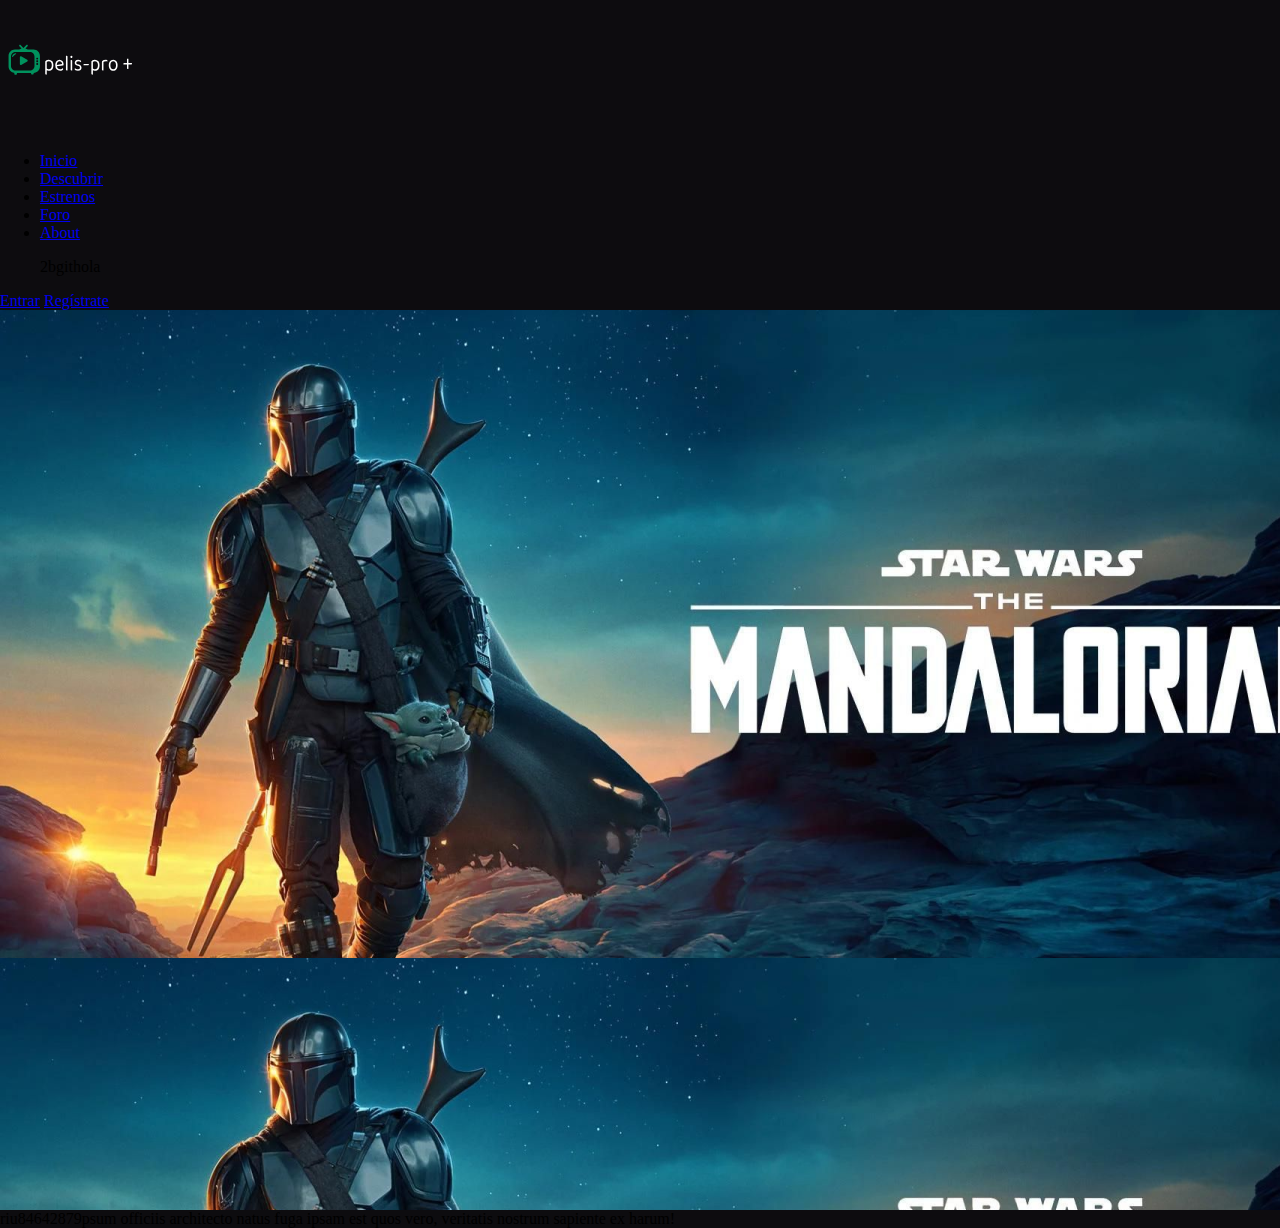
==== index.html @ c5cfe181 "Merge pull request #2 from adletgamer/alejandra" ====
<!DOCTYPE html>
<html lang="es">

<head>
  <meta charset="UTF-8">
  <meta http-equiv="X-UA-Compatible" content="IE=edge">
  <meta name="viewport" content="width=device-width, initial-scale=1.0">
  <link rel="stylesheet" href="./css/index.css">
  <title>Document</title>
</head>

<body class="body">
  <header class="header">
    <nav class="nav" id="nav">
      <div class="container">
        <a href="#">
          <img src="./img/logo-white.svg" alt="Pelispro logo" class="img-logo">
        </a>
  
        <ul class="list--menu">
          <li><a href="#">Inicio</a></li>
          <li><a href="#">Descubrir</a></li>
          <li><a href="#">Estrenos</a></li>
          <li><a href="#">Foro</a></li>
          <li><a href="#">About</a></li>
          <p>2bgithola</p>
        </ul>
  
        <div class="login">
          <a href="#">Entrar</a>
          <a href="#">Regístrate</a>
        </div>
  
      </div>
    </nav>
  </header>
  <main>
    <article class="hero">
      <div class="container">
        <div class="movie-info">

        </div>
      </div>
    </article>
    <section>riu84642879psum officiis architecto natus fuga ipsam est quos vero, veritatis nostrum sapiente ex harum!</h1>
    </section>
  </main>

</body>

</html>
---- css/index.css ----
@import url('https://fonts.googleapis.com/css2?family=Rubik:wght@400;700&display=swap');

:root{
  --primary-color: #00925D;
  --primary-text-color:#FFFFFF;
  --primary-background-color: #0D0C0F;
  --primary-font-family:'Rubik', sans-serif;;
  --shade-color:#28262D;
  --cards-background-color:#08080A;
  --border-buttons-color:#9CA4AB;
  --font-size-paragraph: 1rem;
  --h1-size: 2rem; 
  --h2-size: 1.5rem;
  --font-weight-titles:700;
  --font-weight-paragraph:400;
}

body{
  background-color: var(--primary-background-color);
  margin: 0;
}

.hero{
  background-image: url('/img/Mandalorian.png'); 
  height: 100vh;
}
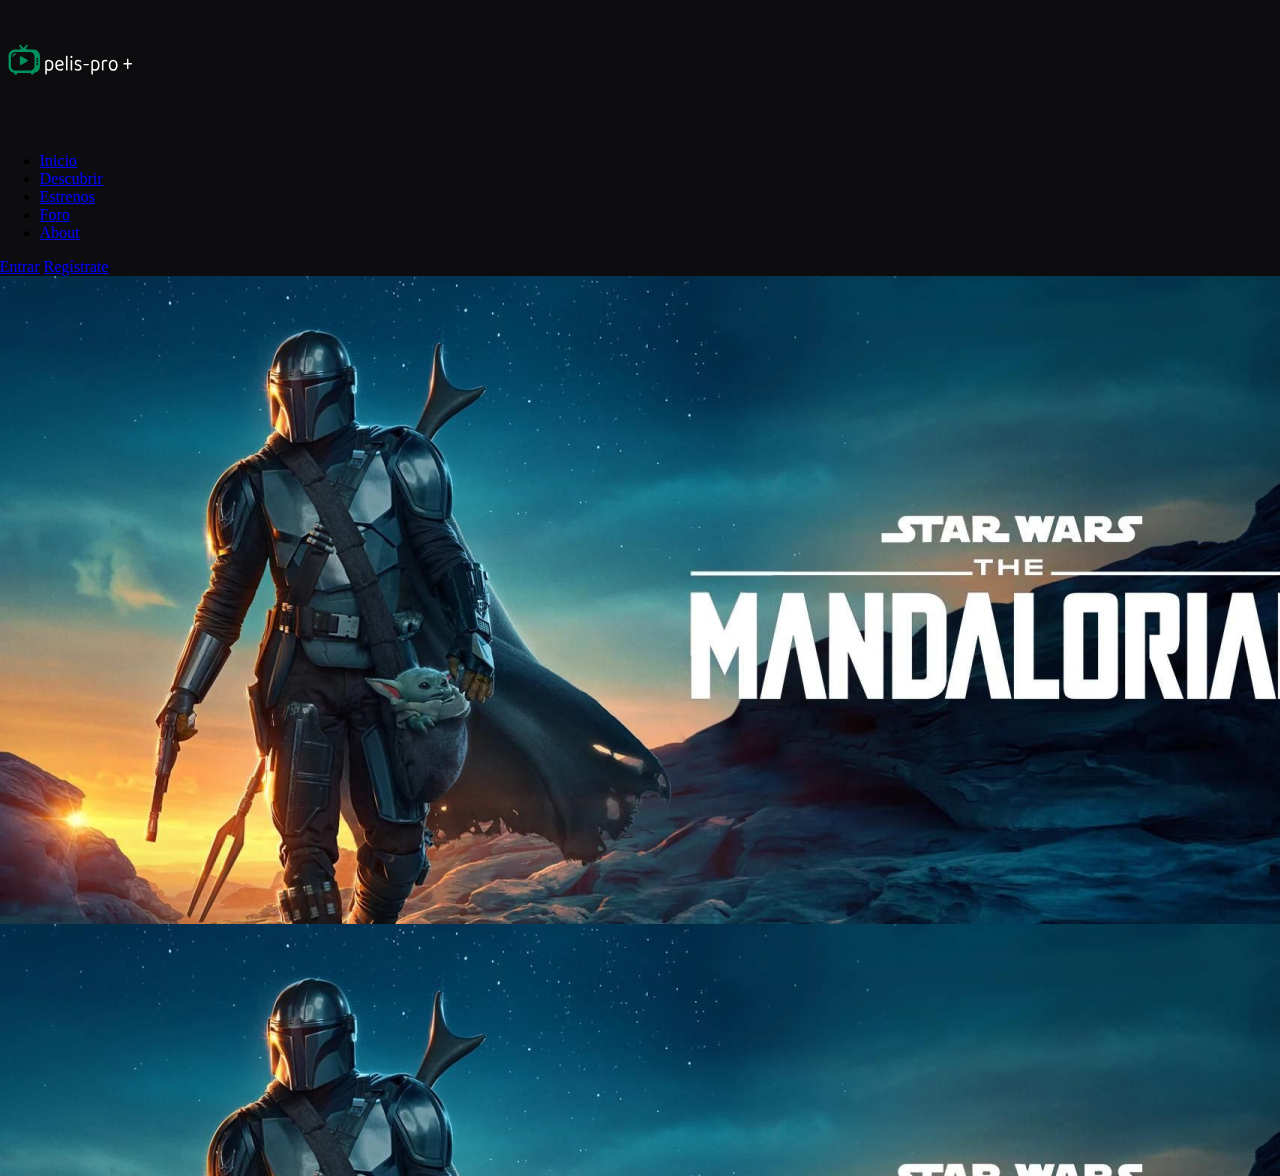
==== commit 9d5cf306: "Final version 01" ====
--- a/index.html
+++ b/index.html
@@ -23,7 +23,6 @@
           <li><a href="#">Estrenos</a></li>
           <li><a href="#">Foro</a></li>
           <li><a href="#">About</a></li>
-          <p>2bgithola</p>
         </ul>
   
         <div class="login">
@@ -42,8 +41,6 @@
         </div>
       </div>
     </article>
-    <section>riu84642879psum officiis architecto natus fuga ipsam est quos vero, veritatis nostrum sapiente ex harum!</h1>
-    </section>
   </main>
 
 </body>
--- a/css/index.css
+++ b/css/index.css
@@ -13,6 +13,7 @@
   --h2-size: 1.5rem;
   --font-weight-titles:700;
   --font-weight-paragraph:400;
+  --border-radius: 10px;
 }
 
 body{
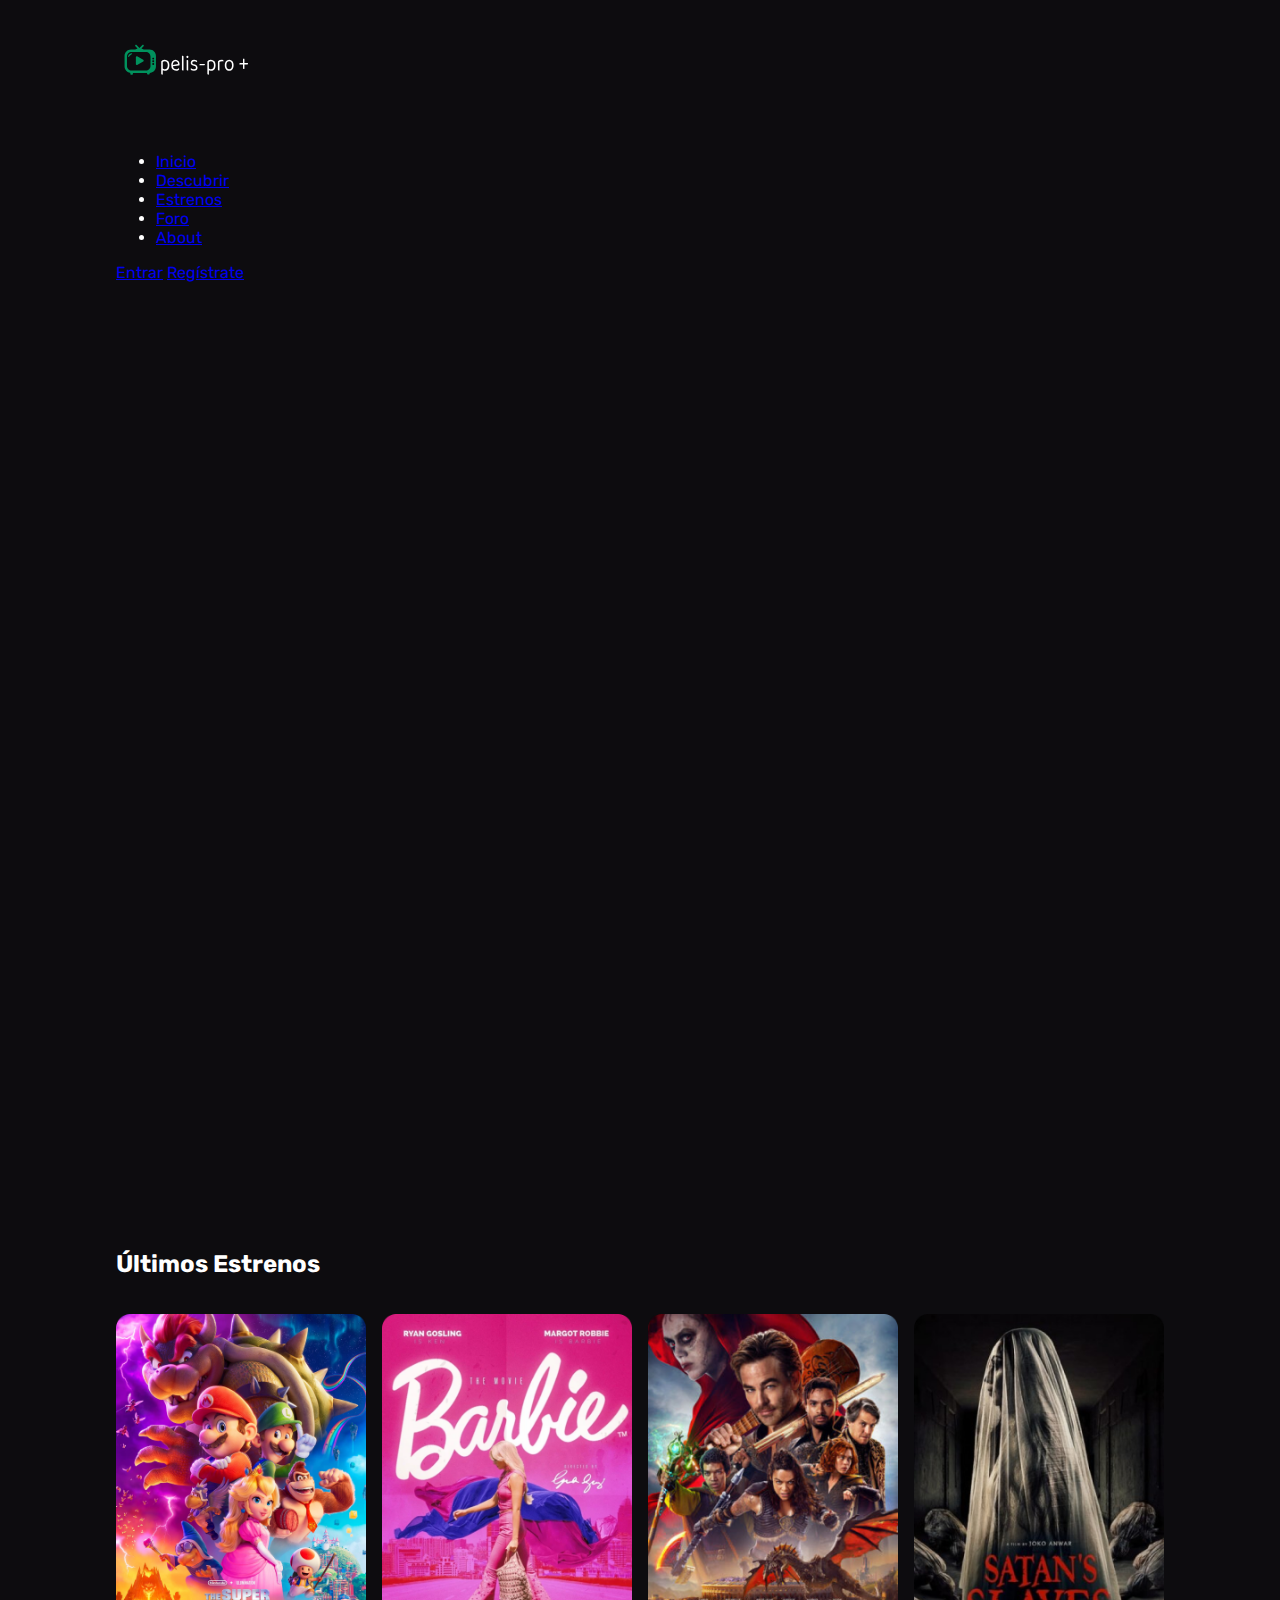
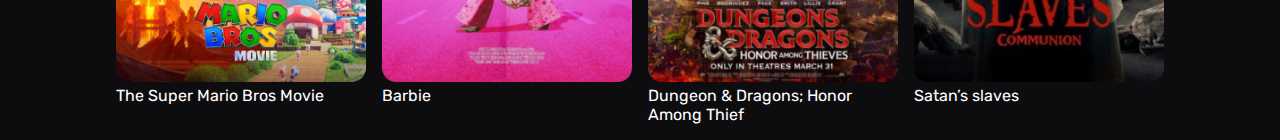
==== commit ebf14902: "add grid" ====
--- a/index.html
+++ b/index.html
@@ -43,6 +43,38 @@
     </article>
   </main>
 
+  <section class="section">
+    <div class="container">
+      <h2 class="subtitle">Últimos Estrenos</h2>
+      <div class="card-container">
+        <figure class="card">
+          <img src="img/ImageEstreno-1.png" alt="Estreno-1">
+          <figcaption>
+            The Super Mario Bros Movie
+          </figcaption>
+        </figure>
+        <figure class="card">
+          <img src="img/ImageEstreno-2.png" alt="Estreno-1">
+          <figcaption>
+            Barbie
+          </figcaption>
+        </figure>
+        <figure class="card">
+          <img src="img/ImageEstreno-3.png" alt="Estreno-1">
+          <figcaption>
+            Dungeon & Dragons; Honor Among Thief
+          </figcaption>
+        </figure>
+        <figure class="card">
+          <img src="img/ImageEstreno-4.png" alt="Estreno-1">
+          <figcaption>
+            Satan’s slaves  
+          </figcaption>
+        </figure>
+      </div>
+    </div>
+  </section>
+
 </body>
 
 </html>--- a/css/index.css
+++ b/css/index.css
@@ -5,7 +5,7 @@
   --primary-text-color:#FFFFFF;
   --primary-background-color: #0D0C0F;
   --primary-font-family:'Rubik', sans-serif;;
-  --shade-color:#28262D;
+  --shade-color:#28262d;
   --cards-background-color:#08080A;
   --border-buttons-color:#9CA4AB;
   --font-size-paragraph: 1rem;
@@ -19,9 +19,54 @@
 body{
   background-color: var(--primary-background-color);
   margin: 0;
+  color: var(--primary-text-color);
+  font-family: var(--primary-font-family);
 }
 
+.subtitle{
+  font-size: var(--h2-size);
+  font-weight: var(--font-weight-titles);
+}
+
+
 .hero{
-  background-image: url('/img/Mandalorian.png'); 
+  /* background-image: url('/img/Mandalorian.png');  */
   height: 100vh;
 }
+
+.section{
+  padding-top: 3rem;
+}
+
+.container{
+  width: 100%;
+  /* text-align: center; */
+}
+
+.card-container{
+  display: grid;
+  grid-template-columns: 250px;
+}
+
+.card{
+  width: 100%;
+}
+.card img{
+  width: 100%;
+}
+
+@media (min-width: 768px) {
+  .section{
+    /* margin: 0 auto; */
+  }
+  .container{
+    margin: 0 auto;
+    max-width: 1048px;
+  }
+  .card-container{
+    grid-template-columns: repeat(4, 250px);
+    /* grid-template-columns: repeat(auto-fit, minmax(250px, 250px)); */
+    justify-items: center;
+    column-gap: 1rem;
+  }
+}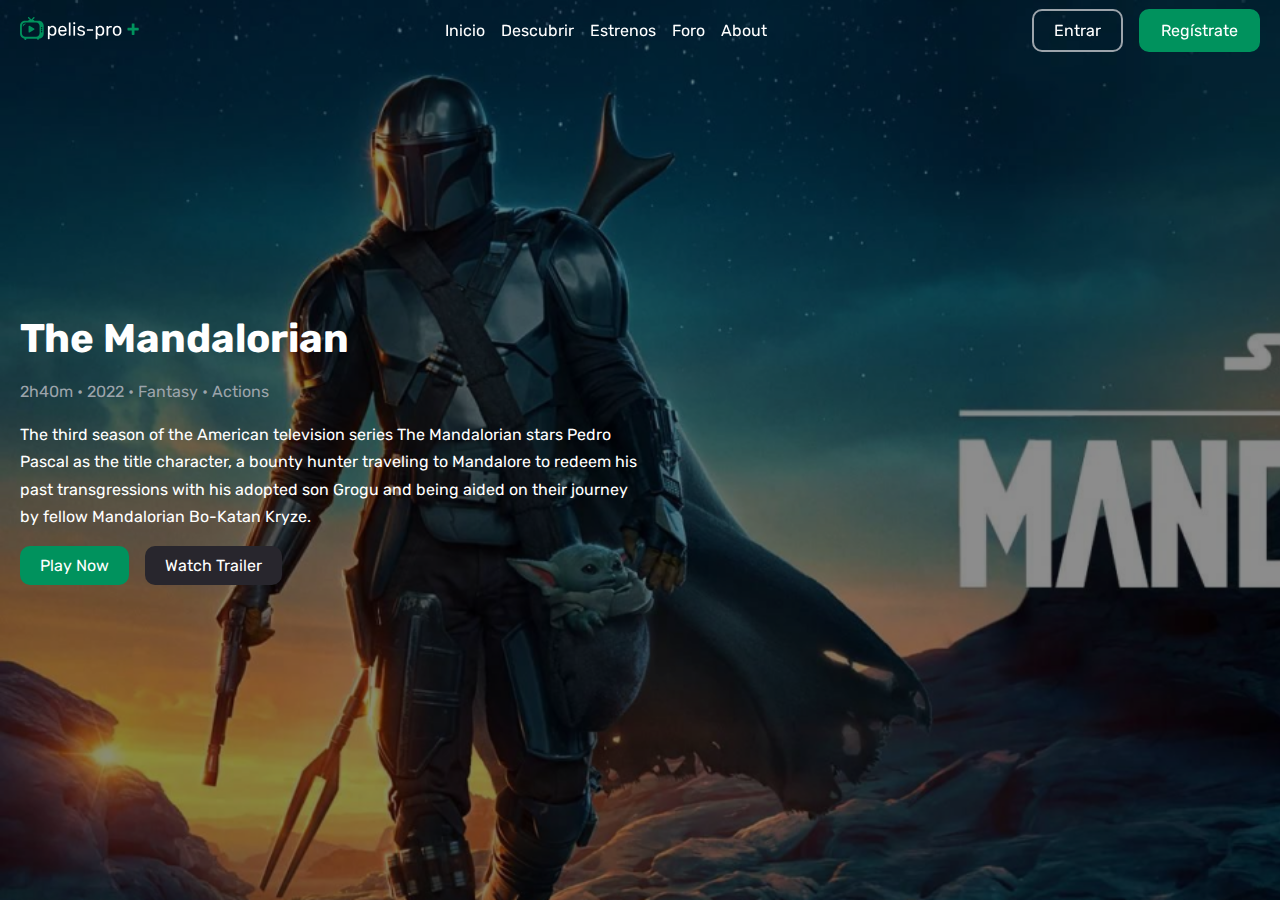
==== commit 855ef672: "add hero final" ====
--- a/index.html
+++ b/index.html
@@ -12,69 +12,43 @@
 <body class="body">
   <header class="header">
     <nav class="nav" id="nav">
-      <div class="container">
+      <div class="container d-flex container-flex al-center m-auto">
         <a href="#">
           <img src="./img/logo-white.svg" alt="Pelispro logo" class="img-logo">
         </a>
   
-        <ul class="list--menu">
-          <li><a href="#">Inicio</a></li>
-          <li><a href="#">Descubrir</a></li>
-          <li><a href="#">Estrenos</a></li>
-          <li><a href="#">Foro</a></li>
-          <li><a href="#">About</a></li>
+        <ul class="list--menu d-flex gap-xs">
+          <li><a class="link nav-l" href="#">Inicio</a></li>
+          <li><a class="link nav-l" href="#">Descubrir</a></li>
+          <li><a class="link nav-l" href="#">Estrenos</a></li>
+          <li><a class="link nav-l" href="#">Foro</a></li>
+          <li><a class="link nav-l" href="#">About</a></li>
         </ul>
   
-        <div class="login">
-          <a href="#">Entrar</a>
-          <a href="#">Regístrate</a>
+        <div class="login d-flex gap-xs login-flex">
+          <a class="link button" href="#">Entrar</a>
+          <a class="link button" href="#">Regístrate</a>
         </div>
   
       </div>
     </nav>
   </header>
   <main>
-    <article class="hero">
-      <div class="container">
+    <article class="hero d-flex">
+      <div class="container m-auto d-flex al-center">
         <div class="movie-info">
-
+          <h1>The Mandalorian</h1>
+          <p class="text text-gray">2h40m • 2022 • Fantasy • Actions</p>
+          <p class="text">The third season of the American television series The Mandalorian stars Pedro Pascal as the title character, a bounty hunter traveling to Mandalore to redeem his past transgressions with his adopted son Grogu and being aided on their journey by fellow Mandalorian Bo-Katan Kryze.</p>
+          <div class="movie-buttons d-flex gap-xs">
+            <a class="link button" href="">Play Now</a>
+            <a class="link button" href="">Watch Trailer</a>
+          </div>
         </div>
       </div>
     </article>
   </main>
 
-  <section class="section">
-    <div class="container">
-      <h2 class="subtitle">Últimos Estrenos</h2>
-      <div class="card-container">
-        <figure class="card">
-          <img src="img/ImageEstreno-1.png" alt="Estreno-1">
-          <figcaption>
-            The Super Mario Bros Movie
-          </figcaption>
-        </figure>
-        <figure class="card">
-          <img src="img/ImageEstreno-2.png" alt="Estreno-1">
-          <figcaption>
-            Barbie
-          </figcaption>
-        </figure>
-        <figure class="card">
-          <img src="img/ImageEstreno-3.png" alt="Estreno-1">
-          <figcaption>
-            Dungeon & Dragons; Honor Among Thief
-          </figcaption>
-        </figure>
-        <figure class="card">
-          <img src="img/ImageEstreno-4.png" alt="Estreno-1">
-          <figcaption>
-            Satan’s slaves  
-          </figcaption>
-        </figure>
-      </div>
-    </div>
-  </section>
-
 </body>
 
 </html>--- a/css/index.css
+++ b/css/index.css
@@ -1,5 +1,6 @@
 @import url('https://fonts.googleapis.com/css2?family=Rubik:wght@400;700&display=swap');
-
+@import url('./components/header.css');
+@import url('./components/hero.css');
 :root{
   --primary-color: #00925D;
   --primary-text-color:#FFFFFF;
@@ -9,7 +10,7 @@
   --cards-background-color:#08080A;
   --border-buttons-color:#9CA4AB;
   --font-size-paragraph: 1rem;
-  --h1-size: 2rem; 
+  --h1-size: 2.5rem; 
   --h2-size: 1.5rem;
   --font-weight-titles:700;
   --font-weight-paragraph:400;
@@ -19,54 +20,68 @@
 body{
   background-color: var(--primary-background-color);
   margin: 0;
+  font-family: var(--primary-font-family);
   color: var(--primary-text-color);
-  font-family: var(--primary-font-family);
 }
 
-.subtitle{
+h1{
+  margin: 0;
+  font-size: var(--h1-size);
+}
+
+.text{
+  font-weight: var(--font-weight-paragraph);
+  font-size: var(--font-size-paragraph);
+  line-height: 1.7;
+}
+
+.text-gray{
+  color: var(--border-buttons-color);
+}
+
+.title{
   font-size: var(--h2-size);
   font-weight: var(--font-weight-titles);
 }
 
-
-.hero{
-  /* background-image: url('/img/Mandalorian.png');  */
-  height: 100vh;
+.container{
+  max-width: 1240px;
 }
 
-.section{
-  padding-top: 3rem;
+.d-flex{
+  display: flex;
 }
 
-.container{
-  width: 100%;
-  /* text-align: center; */
+.container-flex{
+  justify-content: space-between;
+}
+.al-center{
+  align-items: center;
 }
 
-.card-container{
-  display: grid;
-  grid-template-columns: 250px;
+.gap-xs{
+  gap: 1rem;
 }
 
-.card{
-  width: 100%;
-}
-.card img{
-  width: 100%;
+.m-auto{
+  margin: 0 auto;
 }
 
-@media (min-width: 768px) {
-  .section{
-    /* margin: 0 auto; */
-  }
-  .container{
-    margin: 0 auto;
-    max-width: 1048px;
-  }
-  .card-container{
-    grid-template-columns: repeat(4, 250px);
-    /* grid-template-columns: repeat(auto-fit, minmax(250px, 250px)); */
-    justify-items: center;
-    column-gap: 1rem;
-  }
-}+.img-logo{
+  width: 120px;
+}
+
+.list--menu{
+  list-style: none;
+}
+
+.link{
+  color: var(--primary-text-color);
+  text-decoration: none;
+}
+
+.button{
+  border-radius: var(--border-radius);
+  padding: 10px 20px;
+}
+
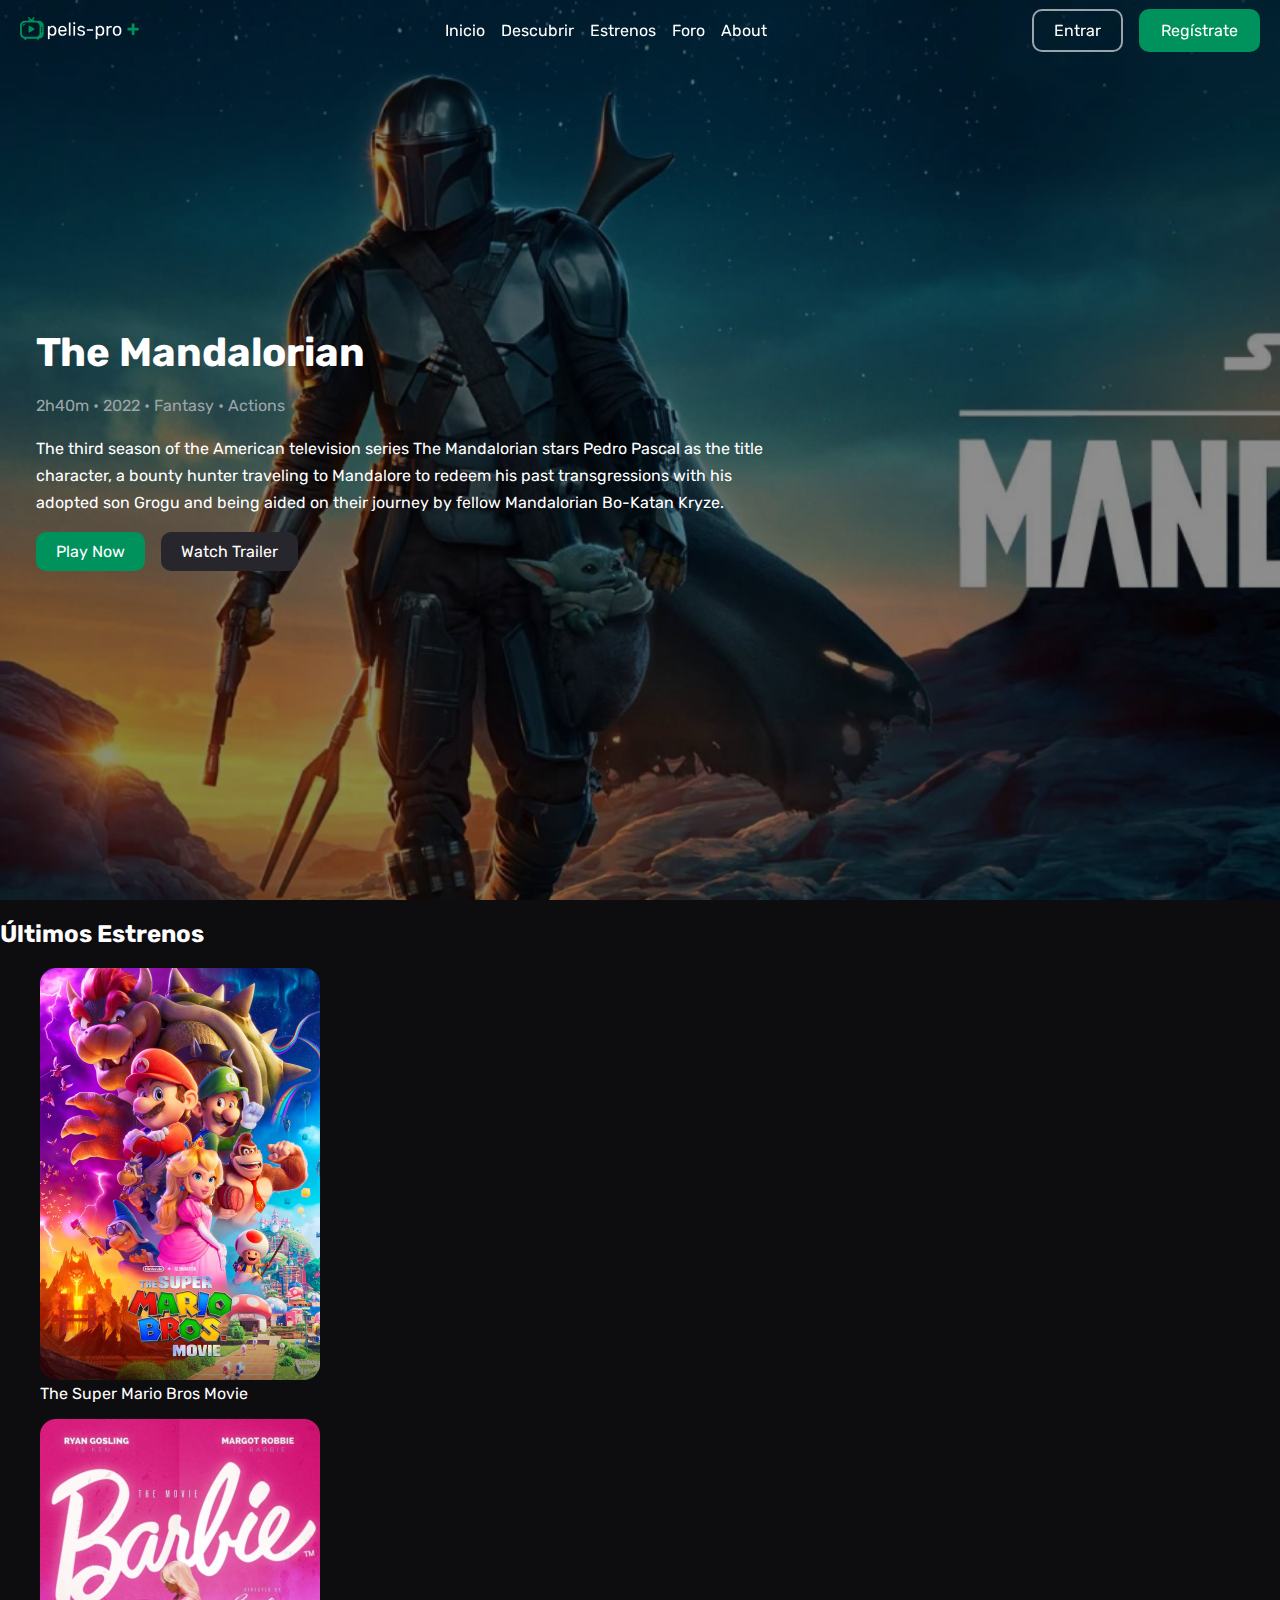
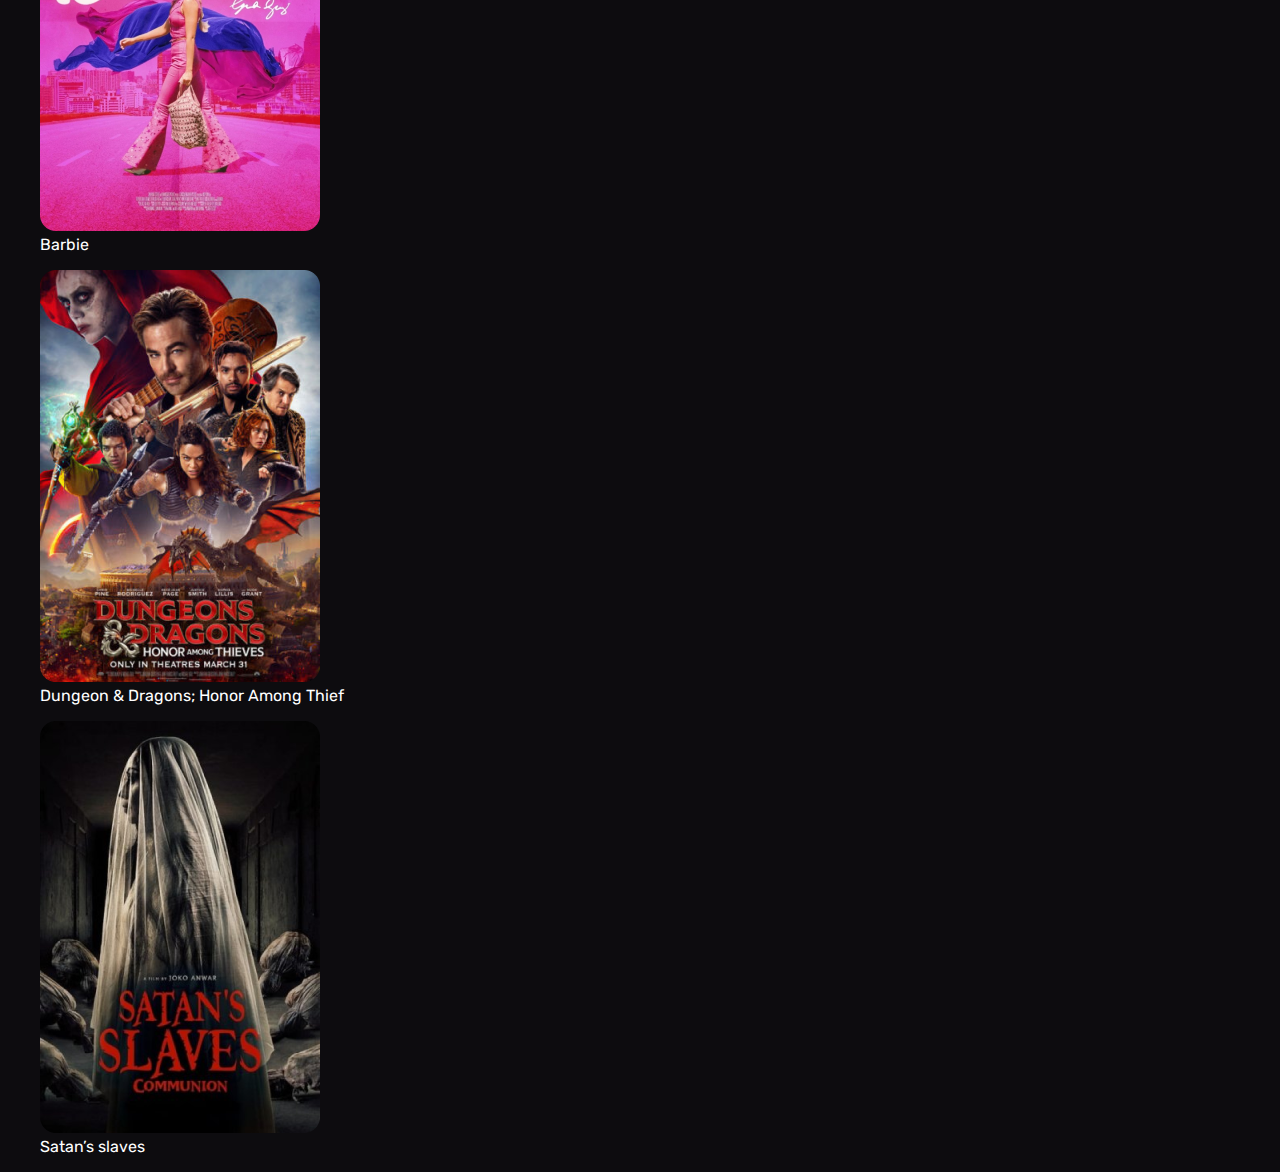
==== commit 0532ecc5: "Merge branch 'main' of https://github.com/YanlDev/movie-landing-page into yanl" ====
--- a/index.html
+++ b/index.html
@@ -49,6 +49,38 @@
     </article>
   </main>
 
+  <section class="section">
+    <div class="container">
+      <h2 class="subtitle">Últimos Estrenos</h2>
+      <div class="card-container">
+        <figure class="card">
+          <img src="img/ImageEstreno-1.png" alt="Estreno-1">
+          <figcaption>
+            The Super Mario Bros Movie
+          </figcaption>
+        </figure>
+        <figure class="card">
+          <img src="img/ImageEstreno-2.png" alt="Estreno-1">
+          <figcaption>
+            Barbie
+          </figcaption>
+        </figure>
+        <figure class="card">
+          <img src="img/ImageEstreno-3.png" alt="Estreno-1">
+          <figcaption>
+            Dungeon & Dragons; Honor Among Thief
+          </figcaption>
+        </figure>
+        <figure class="card">
+          <img src="img/ImageEstreno-4.png" alt="Estreno-1">
+          <figcaption>
+            Satan’s slaves  
+          </figcaption>
+        </figure>
+      </div>
+    </div>
+  </section>
+
 </body>
 
 </html>--- a/css/index.css
+++ b/css/index.css
@@ -1,6 +1,7 @@
 @import url('https://fonts.googleapis.com/css2?family=Rubik:wght@400;700&display=swap');
 @import url('./components/header.css');
 @import url('./components/hero.css');
+
 :root{
   --primary-color: #00925D;
   --primary-text-color:#FFFFFF;
@@ -55,6 +56,7 @@
 .container-flex{
   justify-content: space-between;
 }
+
 .al-center{
   align-items: center;
 }
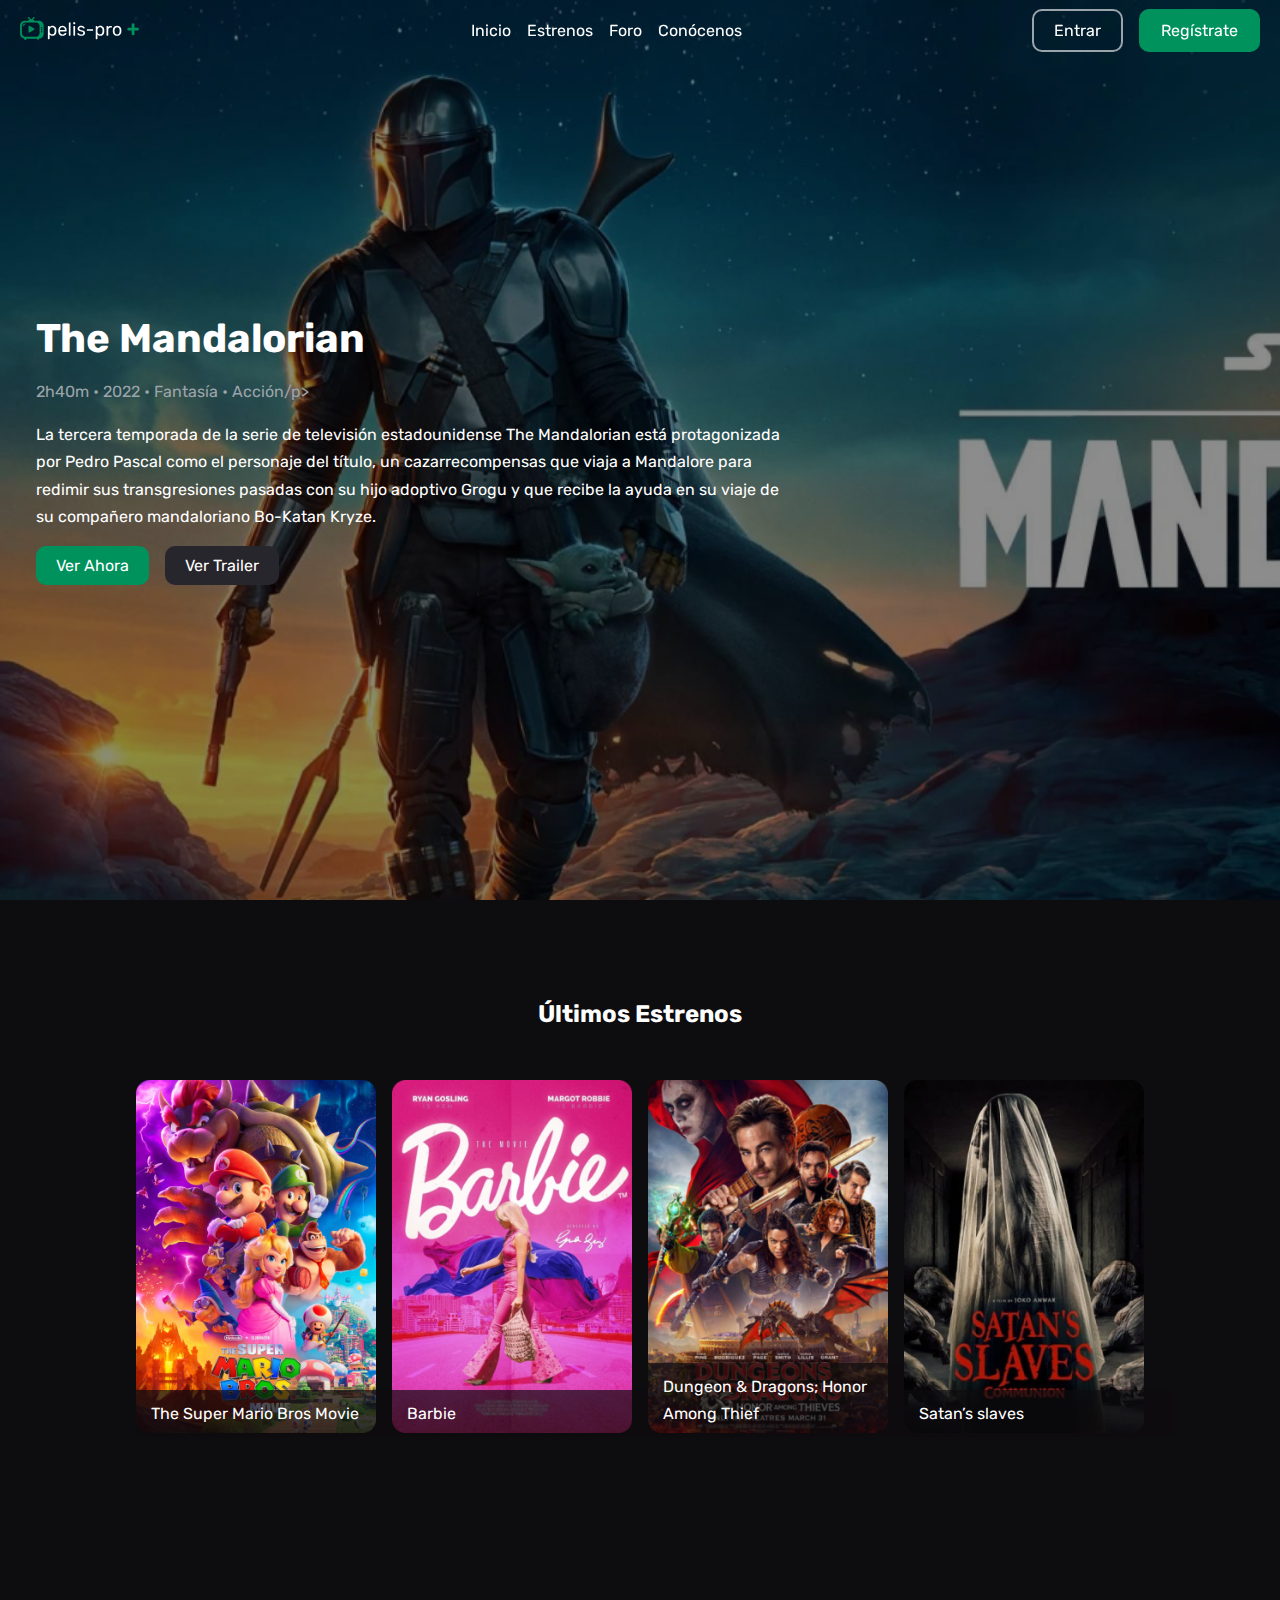
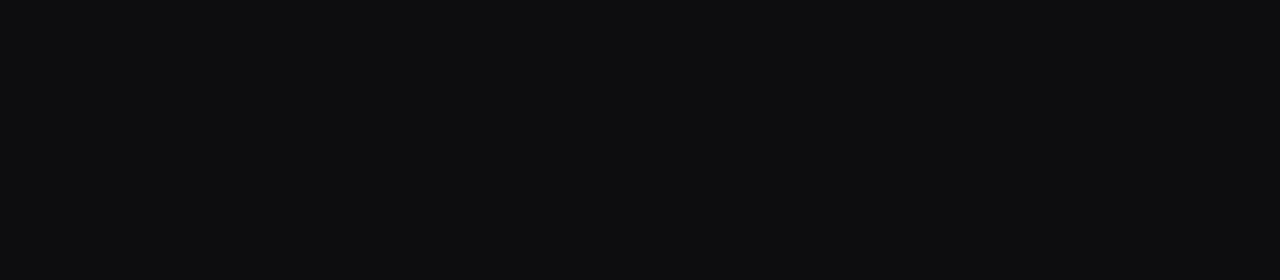
==== commit 30b9fa24: "responsive add" ====
--- a/index.html
+++ b/index.html
@@ -19,13 +19,12 @@
   
         <ul class="list--menu d-flex gap-xs">
           <li><a class="link nav-l" href="#">Inicio</a></li>
-          <li><a class="link nav-l" href="#">Descubrir</a></li>
-          <li><a class="link nav-l" href="#">Estrenos</a></li>
+          <li><a class="link nav-l" href="#estrenos">Estrenos</a></li>
           <li><a class="link nav-l" href="#">Foro</a></li>
-          <li><a class="link nav-l" href="#">About</a></li>
+          <li><a class="link nav-l" href="#">Conócenos</a></li>
         </ul>
   
-        <div class="login d-flex gap-xs login-flex">
+        <div class="d-flex login  gap-xs login-flex">
           <a class="link button" href="#">Entrar</a>
           <a class="link button" href="#">Regístrate</a>
         </div>
@@ -38,49 +37,59 @@
       <div class="container m-auto d-flex al-center">
         <div class="movie-info">
           <h1>The Mandalorian</h1>
-          <p class="text text-gray">2h40m • 2022 • Fantasy • Actions</p>
-          <p class="text">The third season of the American television series The Mandalorian stars Pedro Pascal as the title character, a bounty hunter traveling to Mandalore to redeem his past transgressions with his adopted son Grogu and being aided on their journey by fellow Mandalorian Bo-Katan Kryze.</p>
+          <p class="text text-gray">2h40m • 2022 • Fantasía • Acción/p>
+          <p class="text">La tercera temporada de la serie de televisión estadounidense The Mandalorian está protagonizada por Pedro Pascal como el personaje del título, un cazarrecompensas que viaja a Mandalore para redimir sus transgresiones pasadas con su hijo adoptivo Grogu y que recibe la ayuda en su viaje de su compañero mandaloriano Bo-Katan Kryze.</p>
           <div class="movie-buttons d-flex gap-xs">
-            <a class="link button" href="">Play Now</a>
-            <a class="link button" href="">Watch Trailer</a>
+            <a class="link button" href="">Ver Ahora</a>
+            <a class="link button" href="">Ver Trailer</a>
           </div>
         </div>
       </div>
     </article>
   </main>
 
-  <section class="section">
-    <div class="container">
-      <h2 class="subtitle">Últimos Estrenos</h2>
+  <section class="section" id="estrenos">
+    <div class="container m-auto" >
+      <h2 class="title text-center" >Últimos Estrenos </h2>
       <div class="card-container">
         <figure class="card">
           <img src="img/ImageEstreno-1.png" alt="Estreno-1">
-          <figcaption>
+          <figcaption class="text">
             The Super Mario Bros Movie
           </figcaption>
         </figure>
         <figure class="card">
-          <img src="img/ImageEstreno-2.png" alt="Estreno-1">
-          <figcaption>
+          <img src="img/ImageEstreno-2.png" alt="Estreno-2">
+          <figcaption class="text">
             Barbie
           </figcaption>
         </figure>
         <figure class="card">
-          <img src="img/ImageEstreno-3.png" alt="Estreno-1">
-          <figcaption>
+          <img src="img/ImageEstreno-3.png" alt="Estreno-3">
+          <figcaption class="text">
             Dungeon & Dragons; Honor Among Thief
           </figcaption>
         </figure>
         <figure class="card">
-          <img src="img/ImageEstreno-4.png" alt="Estreno-1">
-          <figcaption>
+          <img src="img/ImageEstreno-4.png" alt="Estreno-4">
+          <figcaption class="text">
             Satan’s slaves  
           </figcaption>
         </figure>
       </div>
     </div>
   </section>
+  <script>
+    const header = document.querySelector('.header')
 
+    window.addEventListener('scroll', () => {
+        if (window.scrollY > 0) {
+          header.classList.add('scrolled');
+        } else {
+          header.classList.remove('scrolled');
+        }
+      });
+  </script>
 </body>
 
 </html>--- a/css/index.css
+++ b/css/index.css
@@ -1,6 +1,7 @@
 @import url('https://fonts.googleapis.com/css2?family=Rubik:wght@400;700&display=swap');
 @import url('./components/header.css');
 @import url('./components/hero.css');
+@import url('./components/estrenos.css');
 
 :root{
   --primary-color: #00925D;
@@ -16,6 +17,10 @@
   --font-weight-titles:700;
   --font-weight-paragraph:400;
   --border-radius: 10px;
+}
+
+html {
+  scroll-behavior: smooth;
 }
 
 body{
@@ -34,6 +39,10 @@
   font-weight: var(--font-weight-paragraph);
   font-size: var(--font-size-paragraph);
   line-height: 1.7;
+}
+
+.text-center{
+  text-align: center;
 }
 
 .text-gray{
@@ -87,3 +96,7 @@
   padding: 10px 20px;
 }
 
+.section{
+  padding-top: 5rem;
+  height: 100vh;
+}
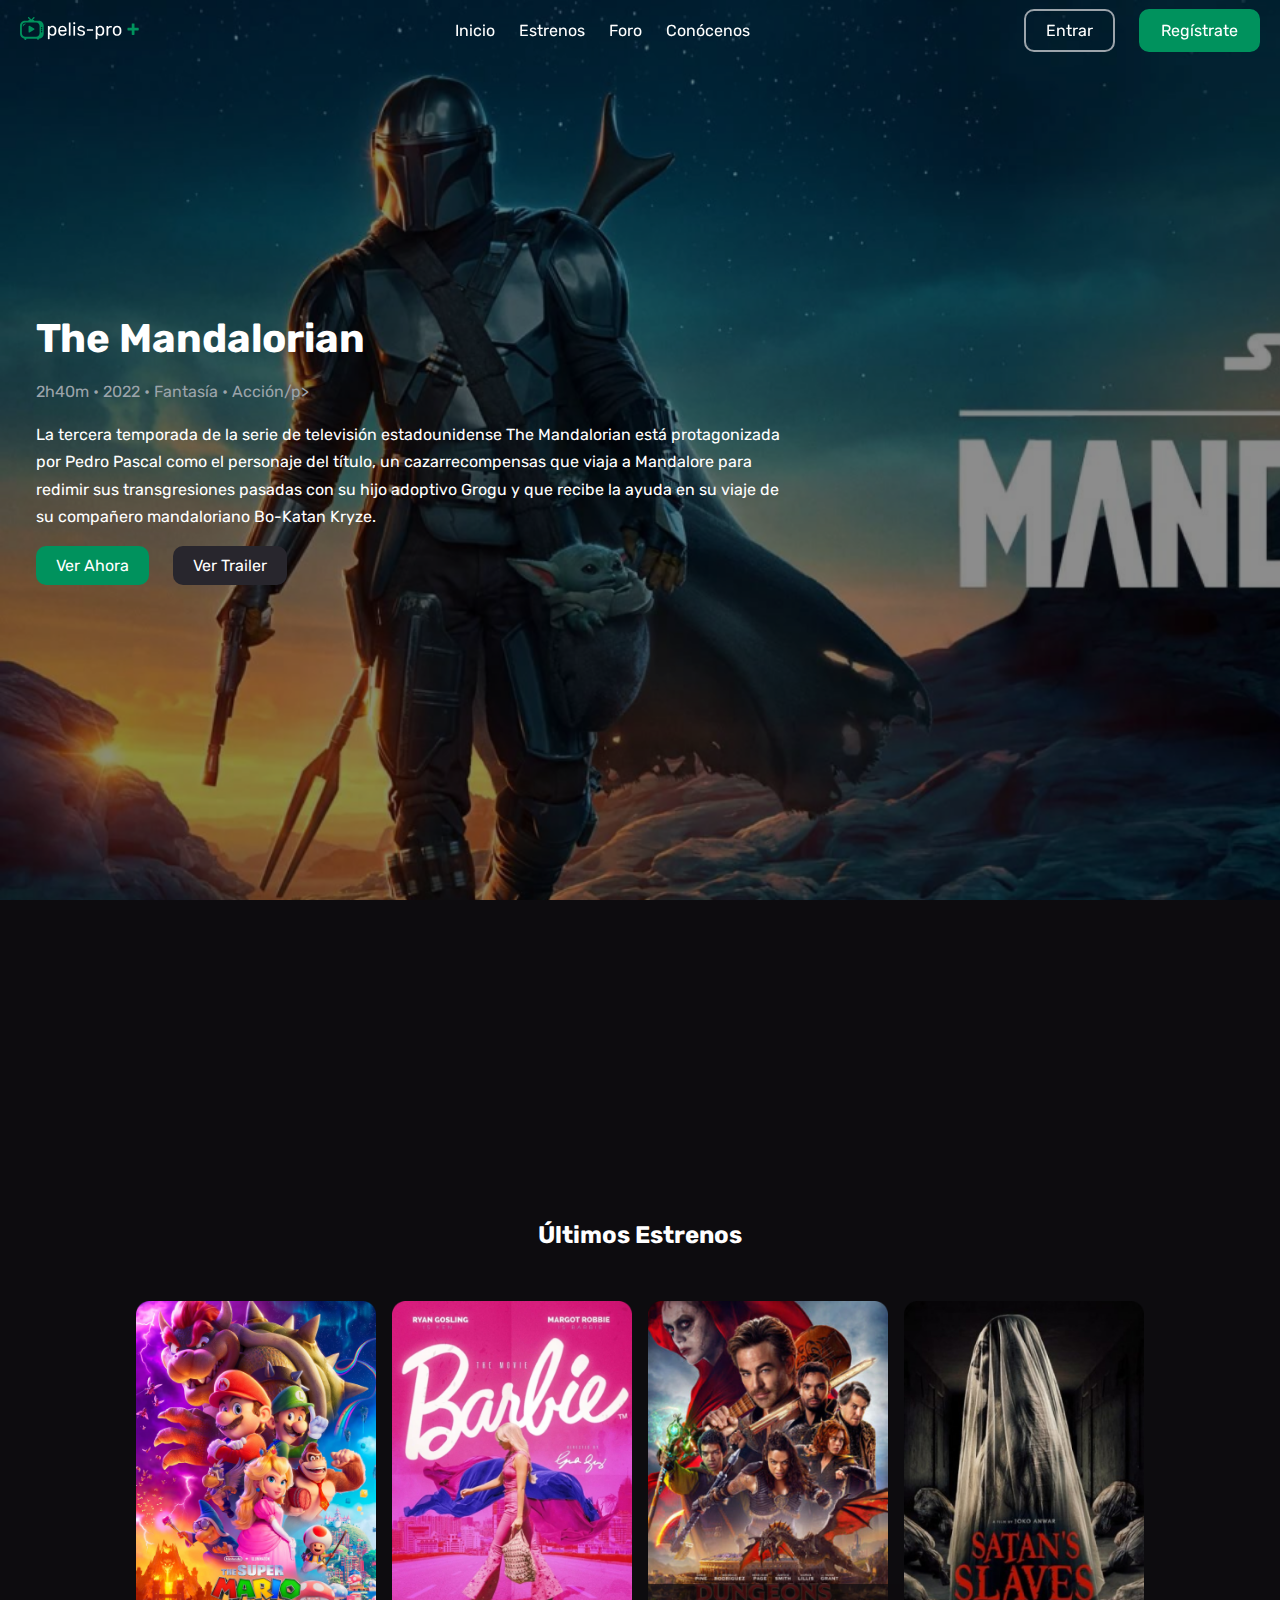
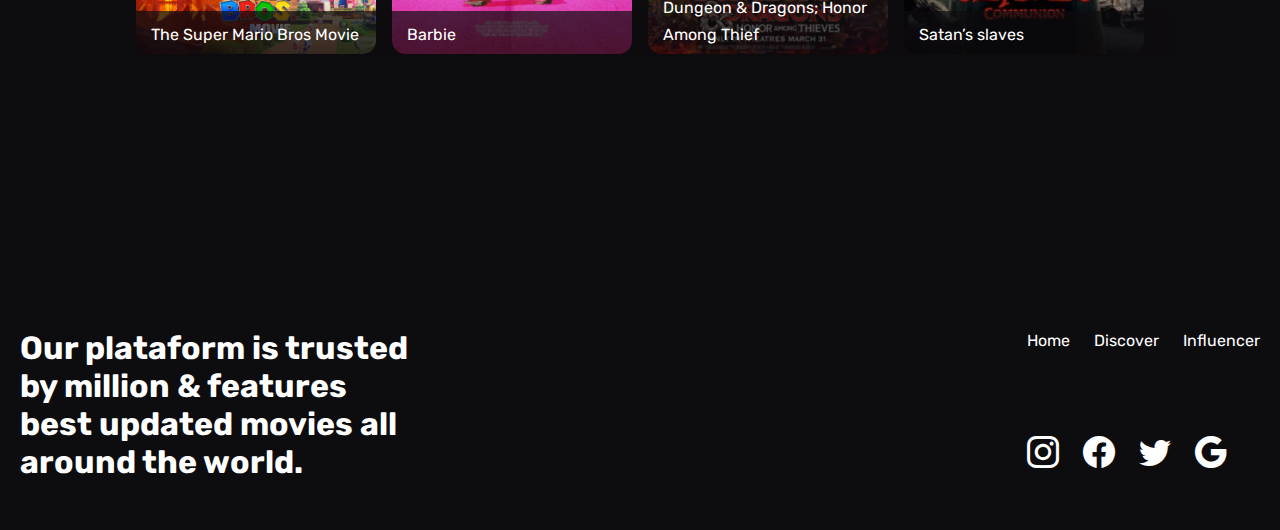
==== commit 74af2ddf: "footer v2" ====
--- a/index.html
+++ b/index.html
@@ -18,10 +18,10 @@
         </a>
   
         <ul class="list--menu d-flex gap-xs">
-          <li><a class="link nav-l" href="#">Inicio</a></li>
-          <li><a class="link nav-l" href="#estrenos">Estrenos</a></li>
-          <li><a class="link nav-l" href="#">Foro</a></li>
-          <li><a class="link nav-l" href="#">Conócenos</a></li>
+          <li><a class="link" href="#">Inicio</a></li>
+          <li><a class="link" href="#estrenos">Estrenos</a></li>
+          <li><a class="link" href="#">Foro</a></li>
+          <li><a class="link" href="#">Conócenos</a></li>
         </ul>
   
         <div class="d-flex login  gap-xs login-flex">
@@ -46,39 +46,67 @@
         </div>
       </div>
     </article>
+    <section class="section d-flex" id="estrenos">
+      <div class="container m-auto" >
+        <h2 class="title text-center" >Últimos Estrenos </h2>
+        <div class="card-container">
+          <figure class="card">
+            <img src="img/ImageEstreno-1.png" alt="Estreno-1">
+            <figcaption class="text">
+              The Super Mario Bros Movie
+            </figcaption>
+          </figure>
+          <figure class="card">
+            <img src="img/ImageEstreno-2.png" alt="Estreno-2">
+            <figcaption class="text">
+              Barbie
+            </figcaption>
+          </figure>
+          <figure class="card">
+            <img src="img/ImageEstreno-3.png" alt="Estreno-3">
+            <figcaption class="text">
+              Dungeon & Dragons; Honor Among Thief
+            </figcaption>
+          </figure>
+          <figure class="card">
+            <img src="img/ImageEstreno-4.png" alt="Estreno-4">
+            <figcaption class="text">
+              Satan’s slaves  
+            </figcaption>
+          </figure>
+        </div>
+      </div>
+    </section>
   </main>
+  <footer class="footer">
+    <nav class="nav">
+      <div class="container d-flex container-flex al-center m-auto"> 
+        <h3>Our plataform is trusted by million & features best updated movies all around the world.</h3>
+        <div class="enlaces">
+          <ul class="menu list--menu d-flex gap-xs">
+            <li><a class="link" href="#">Home</a></li>
+            <li><a class="link" href="#">Discover</a></li>
+            <li><a class="link" href="#">Influencer</a> </li>
+          </ul>
+          <ul class="icon list--menu d-flex gap-xs">
+            <li>
+              <a href="#"><i class="bi bi-instagram"></i></a>
+            </li>
+            <li>
+              <a href="#"><i class="bi bi-facebook"></i></a>
+            </li>
+            <li>
+              <a href="#"><i class="bi bi-twitter"></i></a>
+            </li>
+            <li>
+              <a href="#"><i class="bi bi-google"></i></a>
+            </li>
+          </ul>
+        </div>
+      </div>
+    </nav>
+  </footer>
 
-  <section class="section" id="estrenos">
-    <div class="container m-auto" >
-      <h2 class="title text-center" >Últimos Estrenos </h2>
-      <div class="card-container">
-        <figure class="card">
-          <img src="img/ImageEstreno-1.png" alt="Estreno-1">
-          <figcaption class="text">
-            The Super Mario Bros Movie
-          </figcaption>
-        </figure>
-        <figure class="card">
-          <img src="img/ImageEstreno-2.png" alt="Estreno-2">
-          <figcaption class="text">
-            Barbie
-          </figcaption>
-        </figure>
-        <figure class="card">
-          <img src="img/ImageEstreno-3.png" alt="Estreno-3">
-          <figcaption class="text">
-            Dungeon & Dragons; Honor Among Thief
-          </figcaption>
-        </figure>
-        <figure class="card">
-          <img src="img/ImageEstreno-4.png" alt="Estreno-4">
-          <figcaption class="text">
-            Satan’s slaves  
-          </figcaption>
-        </figure>
-      </div>
-    </div>
-  </section>
   <script>
     const header = document.querySelector('.header')
 
--- a/css/index.css
+++ b/css/index.css
@@ -2,6 +2,8 @@
 @import url('./components/header.css');
 @import url('./components/hero.css');
 @import url('./components/estrenos.css');
+@import url('./components/footer.css');
+@import url("https://cdn.jsdelivr.net/npm/bootstrap-icons@1.10.5/font/bootstrap-icons.css");
 
 :root{
   --primary-color: #00925D;
@@ -14,9 +16,12 @@
   --font-size-paragraph: 1rem;
   --h1-size: 2.5rem; 
   --h2-size: 1.5rem;
+  --h3-size: 2rem;
   --font-weight-titles:700;
   --font-weight-paragraph:400;
   --border-radius: 10px;
+  --link-size: 1.3rem;
+  --icon-size: 2rem;
 }
 
 html {
@@ -71,7 +76,7 @@
 }
 
 .gap-xs{
-  gap: 1rem;
+  gap: 1.5rem;
 }
 
 .m-auto{
